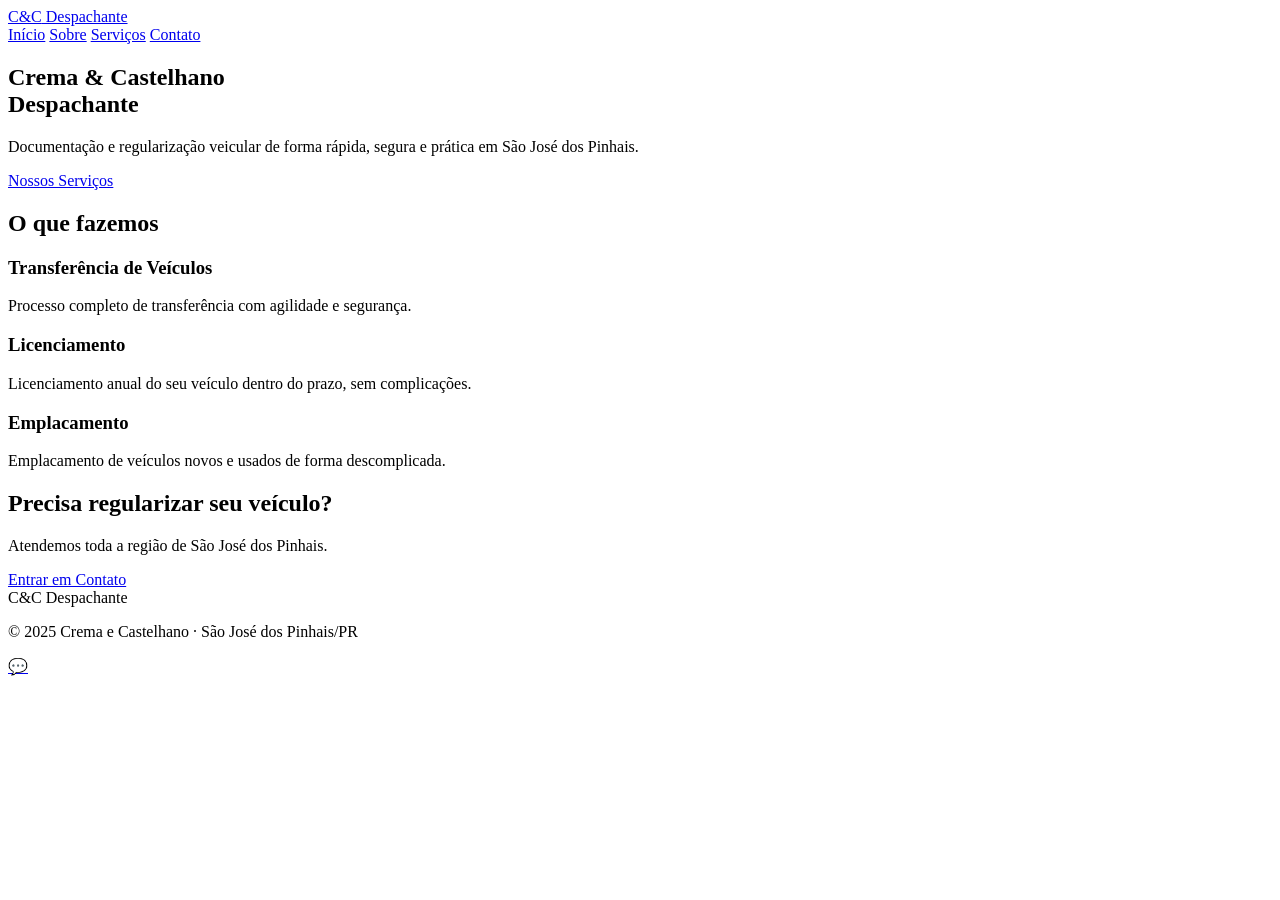
==== index.html @ 27e80d3c "Primeiro commit" ====
<!DOCTYPE html>
<html lang="pt-BR">

<head>
  <meta charset="UTF-8" />
  <meta name="viewport" content="width=device-width, initial-scale=1.0" />
  <title>Crema e Castelhano Despachante</title>
  <link rel="stylesheet" href="style.css" />
</head>

<body>

  <nav>
    <a class="nav-logo" href="index.html"><span>C&C</span> Despachante</a>
    <div class="nav-links">
      <a href="index.html" class="active">Início</a>
      <a href="sobre.html">Sobre</a>
      <a href="servicos.html">Serviços</a>
      <a href="contato.html">Contato</a>
    </div>
  </nav>

  <section class="hero">
    <h1>Crema &amp; <span>Castelhano</span><br>Despachante</h1>
    <p>Documentação e regularização veicular de forma rápida, segura e prática em São José dos Pinhais.</p>
    <div class="hero-btns">
      <a href="servicos.html" class="btn btn-vermelho">Nossos Serviços</a>
      <a href="contato.html" class="btn btn-borda" style="color:#fff; border-color:#fff;">Falar Conosco</a>
    </div>
  </section>

  <section class="secao">
    <h2>O que fazemos</h2>
    <div class="grid-3">
      <div class="card">
        <h3>Transferência de Veículos</h3>
        <p>Processo completo de transferência com agilidade e segurança.</p>
      </div>
      <div class="card">
        <h3>Licenciamento</h3>
        <p>Licenciamento anual do seu veículo dentro do prazo, sem complicações.</p>
      </div>
      <div class="card">
        <h3>Emplacamento</h3>
        <p>Emplacamento de veículos novos e usados de forma descomplicada.</p>
      </div>
    </div>
  </section>

  <div class="faixa-cta">
    <div>
      <h2>Precisa regularizar seu veículo?</h2>
      <p>Atendemos toda a região de São José dos Pinhais.</p>
    </div>
    <a href="contato.html" class="btn btn-branco">Entrar em Contato</a>
  </div>

  <footer>
    <div class="footer-logo"><span>C&C</span> Despachante</div>
    <p>© 2025 Crema e Castelhano · São José dos Pinhais/PR</p>
  </footer>

  <a class="wa-float" href="https://wa.me/5541999999999" target="_blank" title="WhatsApp">💬</a>

</body>

</html>
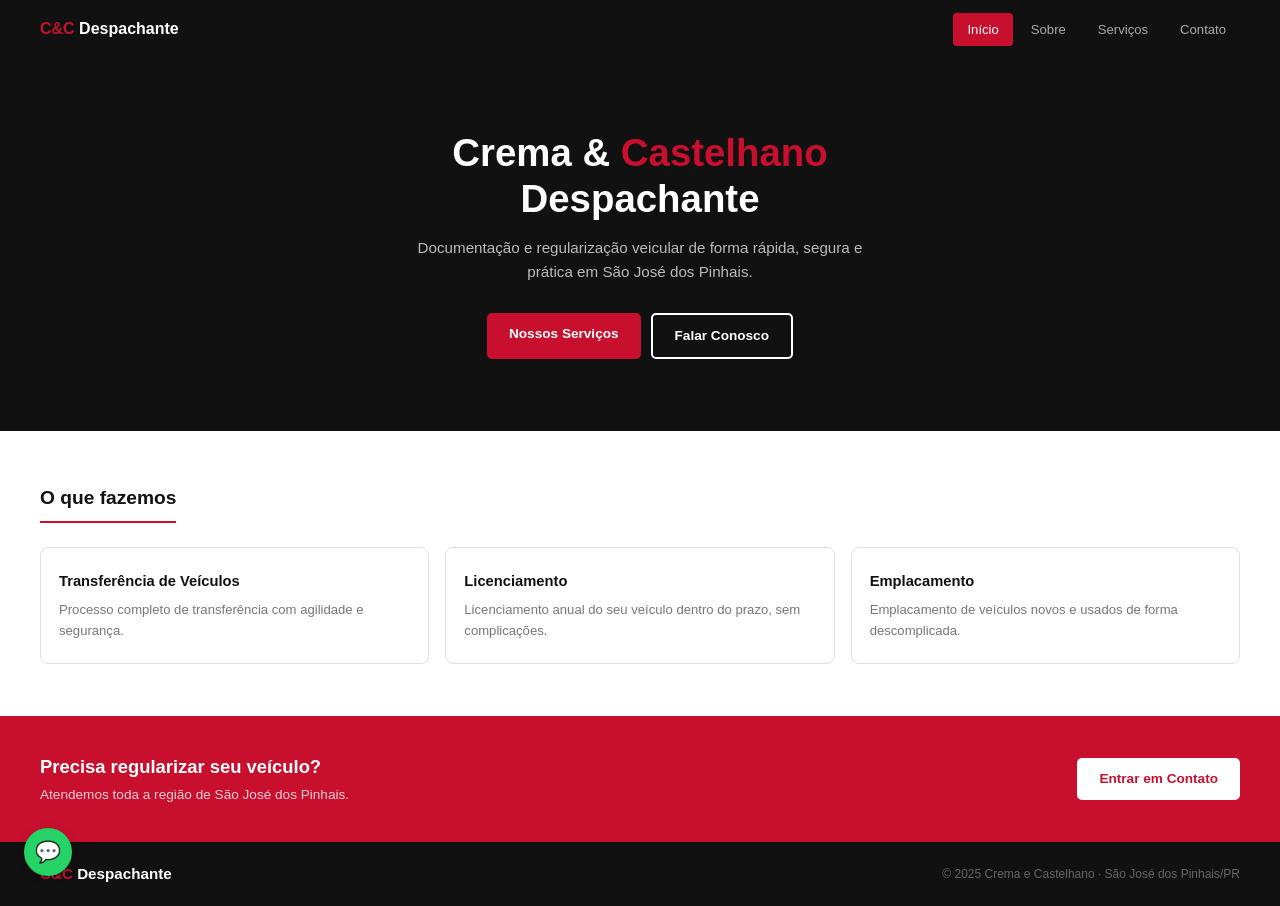
==== commit b3bd6a4f: "Corrigindo css" ====
--- a/index.html
+++ b/index.html
@@ -5,7 +5,7 @@
   <meta charset="UTF-8" />
   <meta name="viewport" content="width=device-width, initial-scale=1.0" />
   <title>Crema e Castelhano Despachante</title>
-  <link rel="stylesheet" href="style.css" />
+  <link rel="stylesheet" href="css/style.css" />
 </head>
 
 <body>
--- a/css/style.css
+++ b/css/style.css
@@ -0,0 +1,533 @@
+@import url('https://fonts.googleapis.com/css2?family=Poppins:wght@300;400;500;600;700&display=swap');
+
+*,
+*::before,
+*::after {
+    box-sizing: border-box;
+    margin: 0;
+    padding: 0;
+}
+
+:root {
+    --vermelho: #C8102E;
+    --preto: #111111;
+    --cinza-escuro: #222222;
+    --cinza: #555555;
+    --cinza-claro: #f5f5f5;
+    --branco: #ffffff;
+    --texto: #333333;
+    --texto-leve: #777777;
+    --borda: #e0e0e0;
+}
+
+body {
+    font-family: 'Poppins', sans-serif;
+    background: var(--branco);
+    color: var(--texto);
+    line-height: 1.6;
+}
+
+nav {
+    position: fixed;
+    top: 0;
+    left: 0;
+    right: 0;
+    z-index: 100;
+    background: var(--preto);
+    height: 58px;
+    display: flex;
+    align-items: center;
+    justify-content: space-between;
+    padding: 0 40px;
+}
+
+.nav-logo {
+    font-size: 1rem;
+    font-weight: 700;
+    color: var(--branco);
+    text-decoration: none;
+}
+
+.nav-logo span {
+    color: var(--vermelho);
+}
+
+.nav-links {
+    display: flex;
+    gap: 4px;
+}
+
+.nav-links a {
+    font-size: 0.82rem;
+    font-weight: 500;
+    text-decoration: none;
+    color: #aaa;
+    padding: 6px 14px;
+    border-radius: 4px;
+    transition: color .2s, background .2s;
+}
+
+.nav-links a:hover,
+.nav-links a.active {
+    color: var(--branco);
+    background: var(--vermelho);
+}
+
+.btn {
+    display: inline-block;
+    font-family: 'Poppins', sans-serif;
+    font-size: 0.85rem;
+    font-weight: 600;
+    text-decoration: none;
+    padding: 10px 22px;
+    border-radius: 5px;
+    border: none;
+    cursor: pointer;
+    transition: opacity .2s, transform .2s;
+}
+
+.btn:hover {
+    opacity: 0.85;
+    transform: translateY(-1px);
+}
+
+.btn-vermelho {
+    background: var(--vermelho);
+    color: var(--branco);
+}
+
+.btn-borda {
+    background: transparent;
+    color: var(--vermelho);
+    border: 2px solid var(--vermelho);
+}
+
+.btn-branco {
+    background: var(--branco);
+    color: var(--vermelho);
+}
+
+.hero {
+    margin-top: 58px;
+    background: var(--preto);
+    padding: 72px 40px;
+    text-align: center;
+}
+
+.hero h1 {
+    font-size: 2.4rem;
+    font-weight: 700;
+    color: var(--branco);
+    line-height: 1.2;
+    margin-bottom: 14px;
+}
+
+.hero h1 span {
+    color: var(--vermelho);
+}
+
+.hero p {
+    font-size: 0.95rem;
+    color: #bbb;
+    max-width: 480px;
+    margin: 0 auto 28px;
+    font-weight: 300;
+}
+
+.hero-btns {
+    display: flex;
+    gap: 10px;
+    justify-content: center;
+    flex-wrap: wrap;
+}
+
+.cabecalho {
+    margin-top: 58px;
+    background: var(--cinza-escuro);
+    padding: 36px 40px 28px;
+    border-bottom: 3px solid var(--vermelho);
+}
+
+.cabecalho small {
+    display: block;
+    font-size: 0.72rem;
+    font-weight: 600;
+    letter-spacing: 2px;
+    text-transform: uppercase;
+    color: var(--vermelho);
+    margin-bottom: 6px;
+}
+
+.cabecalho h1 {
+    font-size: 1.9rem;
+    font-weight: 700;
+    color: var(--branco);
+}
+
+.secao {
+    padding: 52px 40px;
+}
+
+.secao-cinza {
+    background: var(--cinza-claro);
+}
+
+.secao h2 {
+    font-size: 1.2rem;
+    font-weight: 700;
+    color: var(--preto);
+    margin-bottom: 24px;
+    padding-bottom: 8px;
+    border-bottom: 2px solid var(--vermelho);
+    display: inline-block;
+}
+
+.grid-3 {
+    display: grid;
+    grid-template-columns: repeat(3, 1fr);
+    gap: 16px;
+}
+
+.grid-2 {
+    display: grid;
+    grid-template-columns: repeat(2, 1fr);
+    gap: 16px;
+}
+
+.card {
+    background: var(--branco);
+    border: 1px solid var(--borda);
+    border-radius: 8px;
+    padding: 22px 18px;
+    transition: border-color .2s, box-shadow .2s;
+}
+
+.card:hover {
+    border-color: var(--vermelho);
+    box-shadow: 0 3px 12px rgba(0, 0, 0, 0.07);
+}
+
+.card .icone {
+    font-size: 1.6rem;
+    margin-bottom: 10px;
+}
+
+.card h3 {
+    font-size: 0.92rem;
+    font-weight: 600;
+    margin-bottom: 5px;
+    color: var(--preto);
+}
+
+.card p {
+    font-size: 0.82rem;
+    color: var(--texto-leve);
+}
+
+.faixa-cta {
+    background: var(--vermelho);
+    padding: 36px 40px;
+    display: flex;
+    align-items: center;
+    justify-content: space-between;
+    gap: 20px;
+    flex-wrap: wrap;
+}
+
+.faixa-cta h2 {
+    font-size: 1.15rem;
+    font-weight: 700;
+    color: var(--branco);
+    margin-bottom: 3px;
+}
+
+.faixa-cta p {
+    font-size: 0.85rem;
+    color: rgba(255, 255, 255, 0.8);
+}
+
+.sobre-grid {
+    display: grid;
+    grid-template-columns: 1fr 1fr;
+    gap: 40px;
+    align-items: start;
+}
+
+.sobre-texto p {
+    font-size: 0.9rem;
+    color: var(--cinza);
+    margin-bottom: 12px;
+    line-height: 1.75;
+}
+
+.pilares {
+    display: flex;
+    flex-direction: column;
+    gap: 10px;
+}
+
+.pilar {
+    border-left: 3px solid var(--vermelho);
+    padding: 12px 16px;
+    background: var(--cinza-claro);
+    border-radius: 0 5px 5px 0;
+}
+
+.pilar h3 {
+    font-size: 0.82rem;
+    font-weight: 700;
+    color: var(--preto);
+    margin-bottom: 3px;
+    text-transform: uppercase;
+    letter-spacing: 0.5px;
+}
+
+.pilar p {
+    font-size: 0.80rem;
+    color: var(--texto-leve);
+}
+
+.contato-grid {
+    display: grid;
+    grid-template-columns: 1fr 1.3fr;
+    gap: 36px;
+}
+
+.info-lista {
+    display: flex;
+    flex-direction: column;
+    gap: 12px;
+}
+
+.info-item {
+    display: flex;
+    gap: 12px;
+    align-items: flex-start;
+    padding: 14px 16px;
+    background: var(--cinza-claro);
+    border-radius: 6px;
+    border-left: 3px solid var(--vermelho);
+}
+
+.info-item .icone {
+    font-size: 1.1rem;
+    flex-shrink: 0;
+    margin-top: 2px;
+}
+
+.info-item h4 {
+    font-size: 0.72rem;
+    font-weight: 700;
+    text-transform: uppercase;
+    letter-spacing: 1px;
+    color: var(--texto-leve);
+    margin-bottom: 2px;
+}
+
+.info-item p,
+.info-item a {
+    font-size: 0.86rem;
+    color: var(--texto);
+    text-decoration: none;
+}
+
+.info-item a:hover {
+    color: var(--vermelho);
+}
+
+.social-link {
+    display: inline-flex;
+    align-items: center;
+    gap: 5px;
+    font-size: 0.80rem;
+    font-weight: 600;
+    color: var(--texto);
+    background: var(--branco);
+    border: 1px solid var(--borda);
+    border-radius: 4px;
+    padding: 5px 10px;
+    text-decoration: none;
+    margin-top: 6px;
+    transition: border-color .2s, color .2s;
+}
+
+.social-link:hover {
+    border-color: var(--vermelho);
+    color: var(--vermelho);
+}
+
+.formulario {
+    background: var(--cinza-claro);
+    border-radius: 8px;
+    padding: 26px;
+}
+
+.formulario h2 {
+    font-size: 1rem;
+    font-weight: 700;
+    margin-bottom: 18px;
+    color: var(--preto);
+}
+
+.campo {
+    margin-bottom: 12px;
+}
+
+.campo label {
+    display: block;
+    font-size: 0.74rem;
+    font-weight: 600;
+    color: var(--cinza);
+    margin-bottom: 4px;
+    text-transform: uppercase;
+    letter-spacing: 0.5px;
+}
+
+.campo input,
+.campo textarea,
+.campo select {
+    width: 100%;
+    padding: 9px 11px;
+    font-family: 'Poppins', sans-serif;
+    font-size: 0.86rem;
+    border: 1px solid #ddd;
+    border-radius: 5px;
+    background: var(--branco);
+    color: var(--texto);
+    outline: none;
+    transition: border-color .2s;
+}
+
+.campo input:focus,
+.campo textarea:focus,
+.campo select:focus {
+    border-color: var(--vermelho);
+}
+
+.campo textarea {
+    resize: vertical;
+    min-height: 95px;
+}
+
+.campo-duplo {
+    display: grid;
+    grid-template-columns: 1fr 1fr;
+    gap: 10px;
+}
+
+.btn-bloco {
+    width: 100%;
+    text-align: center;
+}
+
+.mapa-wrap {
+    margin-top: 36px;
+}
+
+.mapa-wrap h3 {
+    font-size: 0.95rem;
+    font-weight: 700;
+    color: var(--preto);
+    margin-bottom: 10px;
+}
+
+.mapa-wrap iframe {
+    width: 100%;
+    height: 250px;
+    border: none;
+    border-radius: 7px;
+    border: 1px solid var(--borda);
+}
+
+.toast {
+    position: fixed;
+    bottom: 24px;
+    right: 24px;
+    z-index: 9999;
+    background: var(--preto);
+    color: #fff;
+    font-size: 0.83rem;
+    font-weight: 500;
+    padding: 11px 18px;
+    border-radius: 5px;
+    border-left: 3px solid var(--vermelho);
+    opacity: 0;
+    transform: translateY(8px);
+    transition: all .3s;
+    pointer-events: none;
+}
+
+.toast.show {
+    opacity: 1;
+    transform: translateY(0);
+}
+
+.wa-float {
+    position: fixed;
+    bottom: 24px;
+    left: 24px;
+    z-index: 99;
+    background: #25D366;
+    color: #fff;
+    width: 48px;
+    height: 48px;
+    border-radius: 50%;
+    display: flex;
+    align-items: center;
+    justify-content: center;
+    font-size: 1.3rem;
+    text-decoration: none;
+    box-shadow: 0 2px 10px rgba(0, 0, 0, 0.18);
+    transition: transform .2s;
+}
+
+.wa-float:hover {
+    transform: scale(1.08);
+}
+
+footer {
+    background: var(--preto);
+    padding: 20px 40px;
+    display: flex;
+    align-items: center;
+    justify-content: space-between;
+}
+
+.footer-logo {
+    font-size: 0.95rem;
+    font-weight: 700;
+    color: var(--branco);
+}
+
+.footer-logo span {
+    color: var(--vermelho);
+}
+
+footer p {
+    font-size: 0.75rem;
+    color: #666;
+}
+
+html,
+body {
+    margin: 0;
+    padding: 0;
+}
+
+footer {
+    margin-bottom: 0;
+}
+
+html {
+    background: #111111;
+}
+
+body {
+    min-height: 100vh;
+    display: flex;
+    flex-direction: column;
+}
+
+footer {
+    margin-top: auto;
+}
